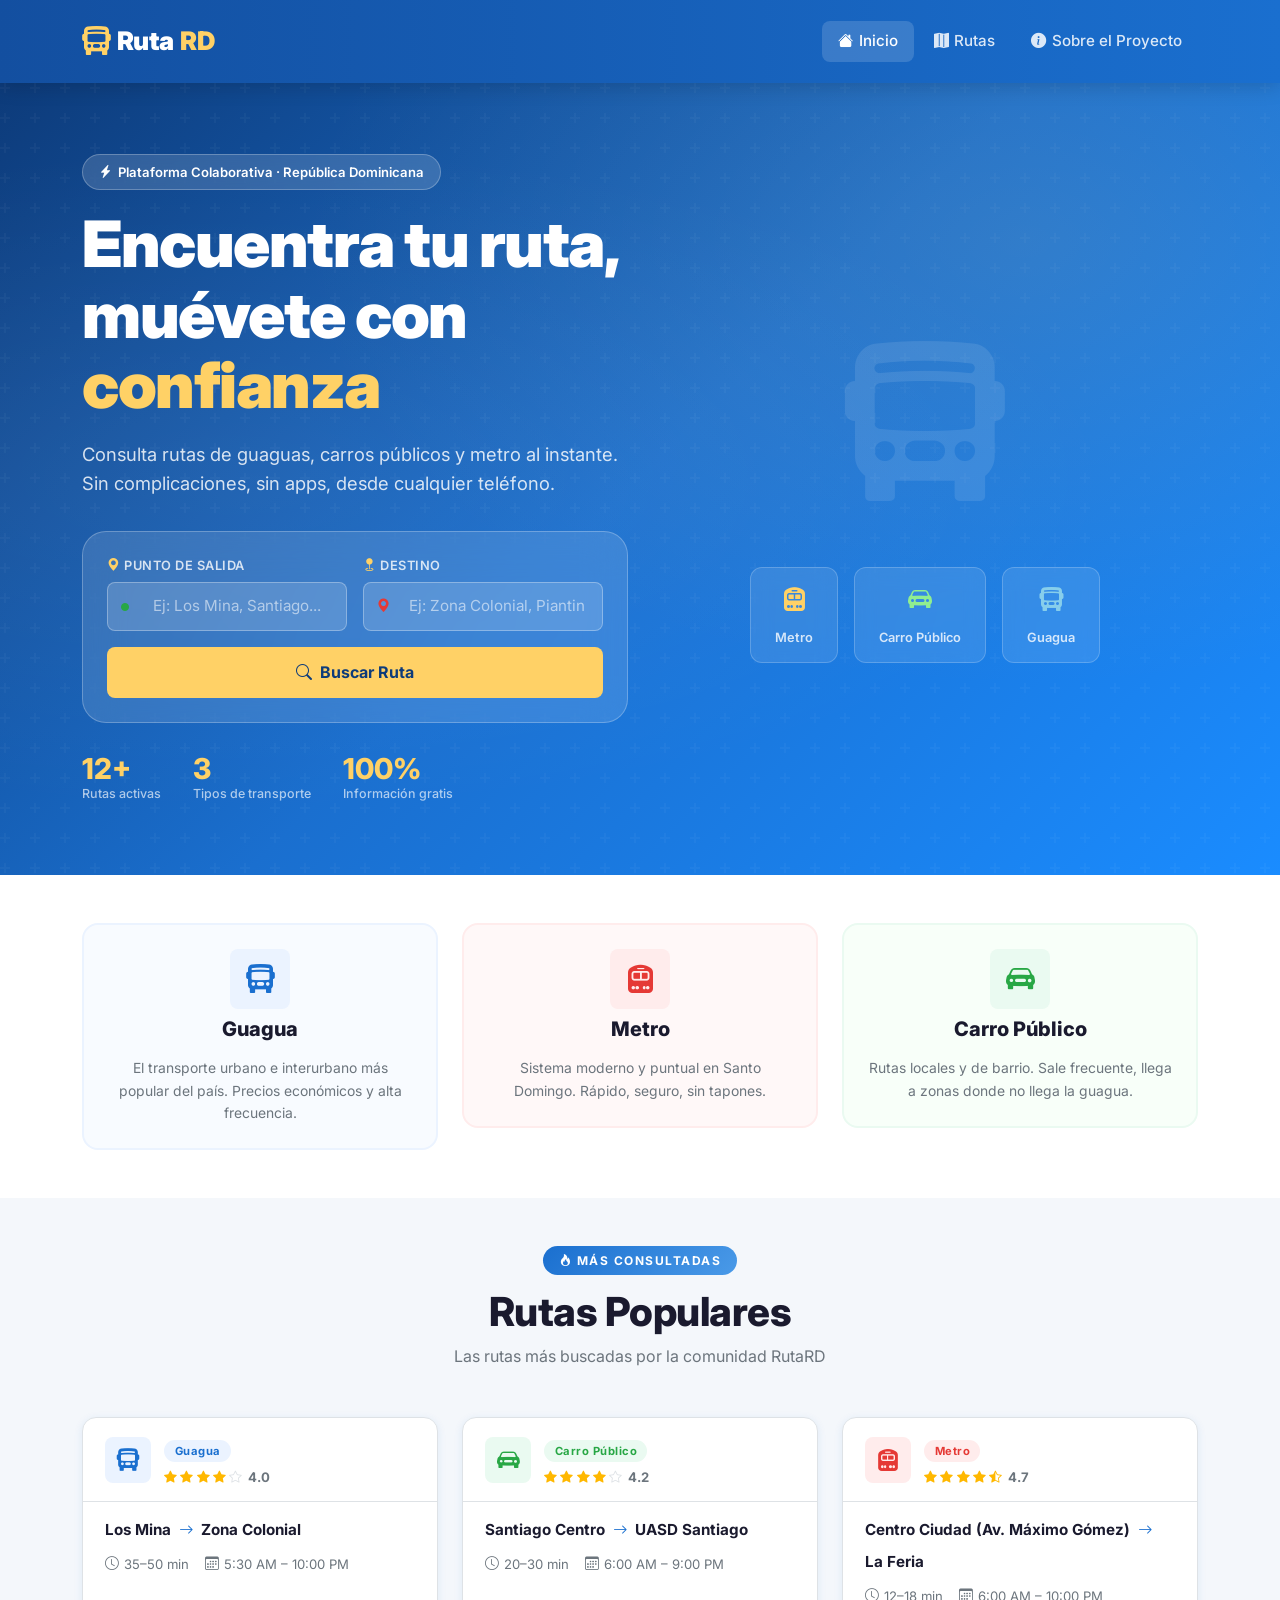
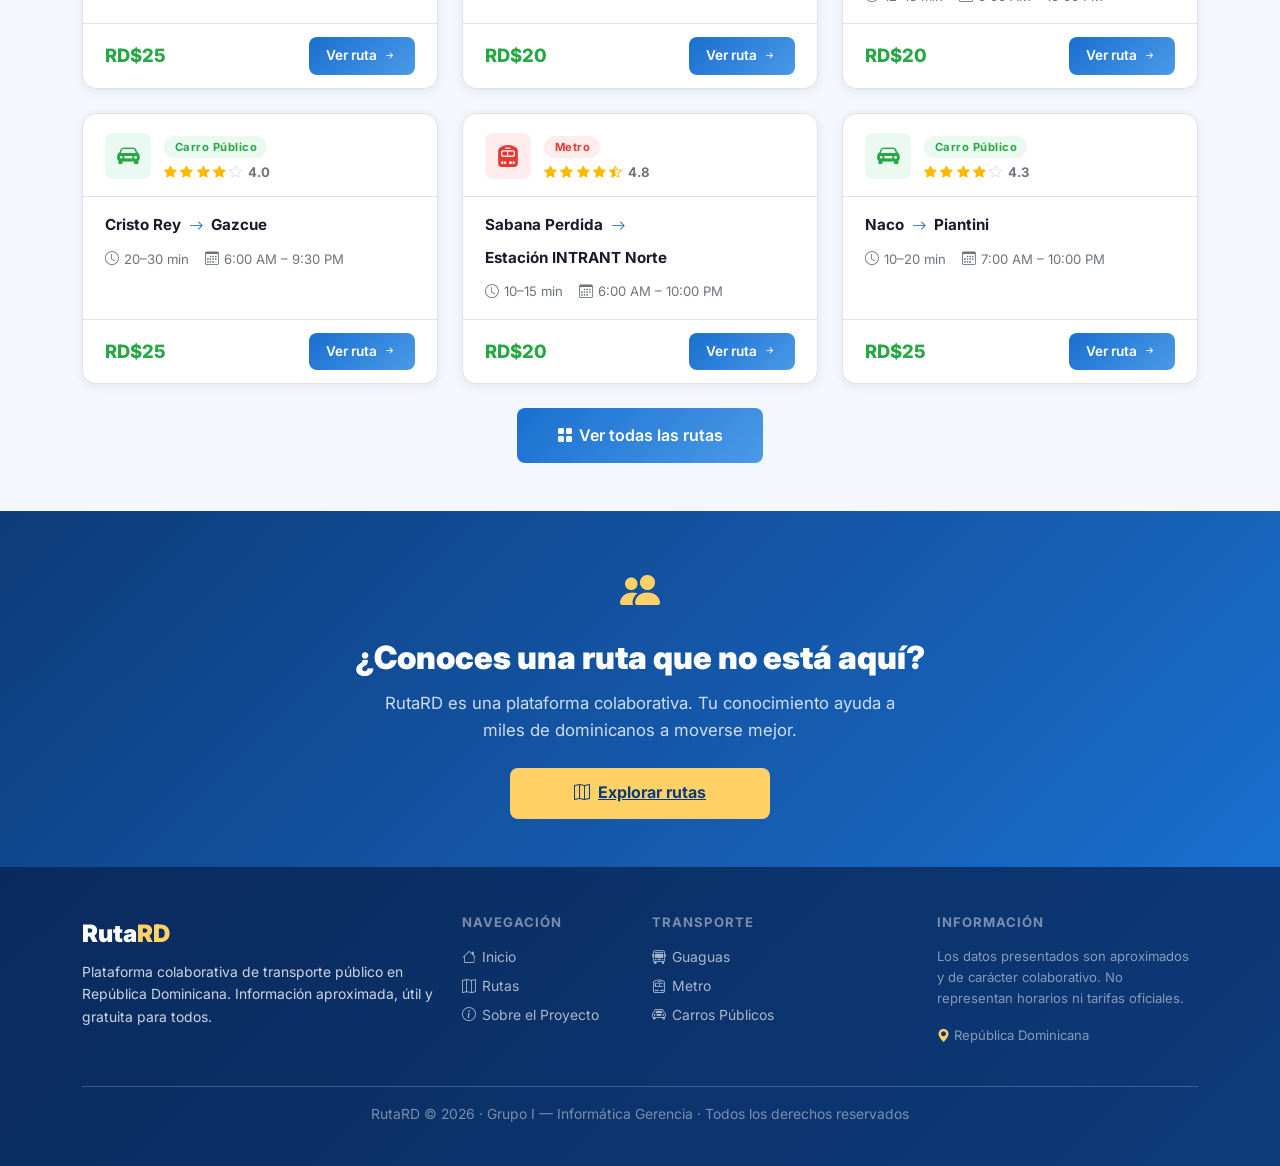
==== index.html @ bcee61e5 "feat: initial prototype RutaRD" ====
<!DOCTYPE html>
<html lang="es">
<head>
  <meta charset="UTF-8" />
  <meta name="viewport" content="width=device-width, initial-scale=1.0" />
  <title>RutaRD — Plataforma de Transporte Público en República Dominicana</title>
  <meta name="description" content="RutaRD es la plataforma colaborativa de transporte público en República Dominicana. Consulta rutas, precios, horarios y más." />

  <!-- Bootstrap local -->
  <link rel="stylesheet" href="libs/bootstrap/css/bootstrap.min.css" />
  <!-- Bootstrap Icons local -->
  <link rel="stylesheet" href="libs/bootstrap/css/bootstrap-icons.css" />
  <!-- Estilos propios -->
  <link rel="stylesheet" href="css/styles.css" />
</head>
<body>

<!-- ── Loader ─────────────────────────────────────────── -->
<div id="page-loader">
  <div class="loader-logo">Ruta<span>RD</span></div>
  <div class="loader-spinner"></div>
</div>

<!-- ── Navbar ─────────────────────────────────────────── -->
<nav class="navbar navbar-expand-lg" id="main-navbar">
  <div class="container">
    <a class="navbar-brand" href="index.html">
      <i class="bi bi-bus-front-fill brand-icon"></i>
      Ruta<span class="brand-accent">RD</span>
    </a>
    <button class="navbar-toggler" type="button" data-bs-toggle="collapse" data-bs-target="#navMenu" aria-controls="navMenu" aria-expanded="false" aria-label="Alternar menú">
      <span class="navbar-toggler-icon"></span>
    </button>
    <div class="collapse navbar-collapse" id="navMenu">
      <ul class="navbar-nav ms-auto gap-1">
        <li class="nav-item">
          <a class="nav-link active" href="index.html" id="nav-inicio">
            <i class="bi bi-house-fill"></i> Inicio
          </a>
        </li>
        <li class="nav-item">
          <a class="nav-link" href="rutas.html" id="nav-rutas">
            <i class="bi bi-map-fill"></i> Rutas
          </a>
        </li>
        <li class="nav-item">
          <a class="nav-link" href="sobre.html" id="nav-sobre">
            <i class="bi bi-info-circle-fill"></i> Sobre el Proyecto
          </a>
        </li>
      </ul>
    </div>
  </div>
</nav>

<!-- ── Hero ───────────────────────────────────────────── -->
<section class="hero" id="hero">
  <div class="container">
    <div class="row align-items-center g-4">
      <div class="col-lg-6 hero-content">
        <div class="hero-badge">
          <i class="bi bi-lightning-charge-fill"></i>
          Plataforma Colaborativa · República Dominicana
        </div>
        <h1>
          Encuentra tu ruta,<br>
          muévete con <span class="highlight">confianza</span>
        </h1>
        <p class="lead">
          Consulta rutas de guaguas, carros públicos y metro al instante.
          Sin complicaciones, sin apps, desde cualquier teléfono.
        </p>

        <!-- Formulario de búsqueda -->
        <form id="form-busqueda" class="hero-search-box" novalidate>
          <div class="row g-3">
            <div class="col-md-6">
              <label for="input-origen">
                <i class="bi bi-geo-alt-fill" style="color:#FFD166;"></i>
                Punto de salida
              </label>
              <div class="input-icon-wrap">
                <i class="bi bi-circle-fill" style="font-size:0.5rem;color:var(--secondary);"></i>
                <input
                  type="text"
                  class="form-control"
                  id="input-origen"
                  placeholder="Ej: Los Mina, Santiago..."
                  autocomplete="off"
                />
              </div>
            </div>
            <div class="col-md-6">
              <label for="input-destino">
                <i class="bi bi-geo-fill" style="color:#FFD166;"></i>
                Destino
              </label>
              <div class="input-icon-wrap">
                <i class="bi bi-geo-alt-fill" style="font-size:0.85rem;color:var(--metro);"></i>
                <input
                  type="text"
                  class="form-control"
                  id="input-destino"
                  placeholder="Ej: Zona Colonial, Piantini..."
                  autocomplete="off"
                />
              </div>
            </div>
          </div>
          <button type="submit" class="btn-search" id="btn-buscar-hero">
            <i class="bi bi-search"></i> Buscar Ruta
          </button>
        </form>

        <!-- Stats -->
        <div class="hero-stats">
          <div class="hero-stat">
            <span class="number" data-count="12" data-suffix="+">0+</span>
            <span class="label">Rutas activas</span>
          </div>
          <div class="hero-stat">
            <span class="number" data-count="3">0</span>
            <span class="label">Tipos de transporte</span>
          </div>
          <div class="hero-stat">
            <span class="number" data-count="100" data-suffix="%">0%</span>
            <span class="label">Información gratis</span>
          </div>
        </div>
      </div>

      <!-- Gráfico decorativo -->
      <div class="col-lg-6 d-none d-lg-flex">
        <div class="hero-graphic w-100" style="flex-direction:column;gap:1rem;">
          <i class="bi bi-bus-front-fill bus-icon"></i>
          <div class="d-flex justify-content-center gap-3">
            <div style="background:rgba(255,255,255,.1);border:1px solid rgba(255,255,255,.2);border-radius:12px;padding:.8rem 1.5rem;text-align:center;backdrop-filter:blur(10px);">
              <i class="bi bi-train-front-fill" style="font-size:1.5rem;color:#FFD166;display:block;margin-bottom:.3rem;"></i>
              <small style="color:rgba(255,255,255,.8);font-size:.8rem;font-weight:600;">Metro</small>
            </div>
            <div style="background:rgba(255,255,255,.1);border:1px solid rgba(255,255,255,.2);border-radius:12px;padding:.8rem 1.5rem;text-align:center;backdrop-filter:blur(10px);">
              <i class="bi bi-car-front-fill" style="font-size:1.5rem;color:#90EE90;display:block;margin-bottom:.3rem;"></i>
              <small style="color:rgba(255,255,255,.8);font-size:.8rem;font-weight:600;">Carro Público</small>
            </div>
            <div style="background:rgba(255,255,255,.1);border:1px solid rgba(255,255,255,.2);border-radius:12px;padding:.8rem 1.5rem;text-align:center;backdrop-filter:blur(10px);">
              <i class="bi bi-bus-front-fill" style="font-size:1.5rem;color:#87CEEB;display:block;margin-bottom:.3rem;"></i>
              <small style="color:rgba(255,255,255,.8);font-size:.8rem;font-weight:600;">Guagua</small>
            </div>
          </div>
        </div>
      </div>
    </div>
  </div>
</section>

<!-- ── Tipos de transporte ─────────────────────────────── -->
<section class="py-5 bg-white" id="tipos">
  <div class="container">
    <div class="row g-4 text-center">
      <div class="col-md-4 animate-fadeInUp animate-delay-1">
        <div class="d-flex flex-column align-items-center gap-2 p-4" style="border-radius:16px;border:2px solid #EBF3FF;background:#F8FBFF;transition:.3s;">
          <div class="transport-icon guagua" style="width:60px;height:60px;font-size:1.8rem;">
            <i class="bi bi-bus-front-fill"></i>
          </div>
          <h5 style="font-weight:800;color:#1A1A2E;">Guagua</h5>
          <p style="color:#6C757D;font-size:.87rem;margin:0;">
            El transporte urbano e interurbano más popular del país. Precios económicos y alta frecuencia.
          </p>
        </div>
      </div>
      <div class="col-md-4 animate-fadeInUp animate-delay-2">
        <div class="d-flex flex-column align-items-center gap-2 p-4" style="border-radius:16px;border:2px solid #FFECEC;background:#FFF8F8;transition:.3s;">
          <div class="transport-icon metro" style="width:60px;height:60px;font-size:1.8rem;">
            <i class="bi bi-train-front-fill"></i>
          </div>
          <h5 style="font-weight:800;color:#1A1A2E;">Metro</h5>
          <p style="color:#6C757D;font-size:.87rem;margin:0;">
            Sistema moderno y puntual en Santo Domingo. Rápido, seguro, sin tapones.
          </p>
        </div>
      </div>
      <div class="col-md-4 animate-fadeInUp animate-delay-3">
        <div class="d-flex flex-column align-items-center gap-2 p-4" style="border-radius:16px;border:2px solid #EAFAF1;background:#F8FFF9;transition:.3s;">
          <div class="transport-icon carro_publico" style="width:60px;height:60px;font-size:1.8rem;">
            <i class="bi bi-car-front-fill"></i>
          </div>
          <h5 style="font-weight:800;color:#1A1A2E;">Carro Público</h5>
          <p style="color:#6C757D;font-size:.87rem;margin:0;">
            Rutas locales y de barrio. Sale frecuente, llega a zonas donde no llega la guagua.
          </p>
        </div>
      </div>
    </div>
  </div>
</section>

<!-- ── Rutas Populares ─────────────────────────────────── -->
<section class="py-5" id="populares" style="background:var(--bg-light);">
  <div class="container">
    <div class="section-header">
      <div class="section-tag"><i class="bi bi-fire"></i> Más consultadas</div>
      <h2 class="section-title">Rutas Populares</h2>
      <p class="section-subtitle">Las rutas más buscadas por la comunidad RutaRD</p>
    </div>
    <div class="row g-4" id="popular-container">
      <!-- Cards generadas por JS -->
    </div>
    <div class="text-center mt-4">
      <a href="rutas.html" class="btn-ver" style="display:inline-flex;padding:.9rem 2.5rem;font-size:1rem;" id="btn-ver-todas">
        <i class="bi bi-grid-fill"></i> Ver todas las rutas
      </a>
    </div>
  </div>
</section>

<!-- ── CTA ─────────────────────────────────────────────── -->
<section class="py-5" style="background:linear-gradient(135deg,#0d3b7a 0%,var(--primary) 100%);">
  <div class="container text-center" style="color:#fff;">
    <i class="bi bi-people-fill" style="font-size:2.5rem;color:#FFD166;display:block;margin-bottom:1rem;"></i>
    <h2 style="font-size:2rem;font-weight:900;margin-bottom:.8rem;">¿Conoces una ruta que no está aquí?</h2>
    <p style="color:rgba(255,255,255,.8);font-size:1.05rem;max-width:520px;margin:0 auto 1.5rem;">
      RutaRD es una plataforma colaborativa. Tu conocimiento ayuda a miles de dominicanos a moverse mejor.
    </p>
    <a href="rutas.html" class="btn-search" style="max-width:260px;margin:0 auto;" id="btn-explorar-cta">
      <i class="bi bi-map"></i> Explorar rutas
    </a>
  </div>
</section>

<!-- ── Footer ─────────────────────────────────────────── -->
<footer class="footer">
  <div class="container">
    <div class="row g-4">
      <div class="col-lg-4">
        <div class="footer-brand">Ruta<span>RD</span></div>
        <p class="mt-2">
          Plataforma colaborativa de transporte público en República Dominicana. Información aproximada, útil y gratuita para todos.
        </p>
      </div>
      <div class="col-lg-2 col-6">
        <h6>Navegación</h6>
        <a href="index.html" class="footer-link" id="footer-inicio"><i class="bi bi-house"></i> Inicio</a>
        <a href="rutas.html" class="footer-link" id="footer-rutas"><i class="bi bi-map"></i> Rutas</a>
        <a href="sobre.html" class="footer-link" id="footer-sobre"><i class="bi bi-info-circle"></i> Sobre el Proyecto</a>
      </div>
      <div class="col-lg-3 col-6">
        <h6>Transporte</h6>
        <a href="rutas.html?tipo=guagua" class="footer-link"><i class="bi bi-bus-front"></i> Guaguas</a>
        <a href="rutas.html?tipo=metro" class="footer-link"><i class="bi bi-train-front"></i> Metro</a>
        <a href="rutas.html?tipo=carro_publico" class="footer-link"><i class="bi bi-car-front"></i> Carros Públicos</a>
      </div>
      <div class="col-lg-3">
        <h6>Información</h6>
        <p style="font-size:.82rem;color:rgba(255,255,255,.5);">
          Los datos presentados son aproximados y de carácter colaborativo. No representan horarios ni tarifas oficiales.
        </p>
        <p style="font-size:.82rem;color:rgba(255,255,255,.5);margin-top:.5rem;">
          <i class="bi bi-geo-alt-fill" style="color:#FFD166;"></i> República Dominicana
        </p>
      </div>
    </div>
    <hr class="footer-divider" />
    <p class="footer-bottom">RutaRD © 2026 · Grupo I — Informática Gerencia · Todos los derechos reservados</p>
  </div>
</footer>

<!-- ── Botón volver arriba ─────────────────────────────── -->
<button id="backToTop" title="Volver arriba" aria-label="Volver arriba">
  <i class="bi bi-arrow-up"></i>
</button>

<!-- Scripts -->
<script src="libs/bootstrap/js/bootstrap.bundle.min.js"></script>
<script src="js/data.js"></script>
<script src="js/app.js"></script>
</body>
</html>
---- css/styles.css ----
/* ============================================================
   styles.css — Estilos personalizados RutaRD
   RutaRD © 2026
   ============================================================ */

/* Google Fonts — Inter */
@import url('https://fonts.googleapis.com/css2?family=Inter:wght@300;400;500;600;700;800;900&display=swap');

/* ── Variables CSS ────────────────────────────────────────── */
:root {
  --primary:        #1A6FCF;
  --primary-dark:   #134FA0;
  --primary-light:  #4A9AE8;
  --secondary:      #28A745;
  --secondary-dark: #1e7e34;
  --accent:         #FF6B35;
  --metro:          #E53935;
  --guagua:         #1A6FCF;
  --carro:          #28A745;
  --bg-light:       #F4F7FB;
  --bg-white:       #FFFFFF;
  --text-dark:      #1A1A2E;
  --text-gray:      #6C757D;
  --text-light:     #ADB5BD;
  --border:         #DEE2E6;
  --shadow-sm:      0 2px 8px rgba(26,111,207,.10);
  --shadow-md:      0 6px 24px rgba(26,111,207,.15);
  --shadow-lg:      0 16px 48px rgba(26,111,207,.20);
  --radius:         14px;
  --radius-sm:      8px;
  --radius-lg:      24px;
  --transition:     0.3s cubic-bezier(.4,0,.2,1);
}

/* ── Reset & Base ─────────────────────────────────────────── */
*,
*::before,
*::after { box-sizing: border-box; margin: 0; padding: 0; }

html { scroll-behavior: smooth; }

body {
  font-family: 'Inter', system-ui, -apple-system, sans-serif;
  background: var(--bg-light);
  color: var(--text-dark);
  line-height: 1.6;
  overflow-x: hidden;
}

/* ── Loader ───────────────────────────────────────────────── */
#page-loader {
  position: fixed;
  inset: 0;
  background: linear-gradient(135deg, var(--primary-dark) 0%, var(--primary) 60%, var(--primary-light) 100%);
  display: flex;
  flex-direction: column;
  align-items: center;
  justify-content: center;
  z-index: 9999;
  transition: opacity 0.5s ease, visibility 0.5s ease;
}
#page-loader.hidden {
  opacity: 0;
  visibility: hidden;
}
.loader-logo {
  font-size: 2.5rem;
  font-weight: 900;
  color: #fff;
  letter-spacing: -1px;
  margin-bottom: 1.5rem;
}
.loader-logo span {
  color: #FFD166;
}
.loader-spinner {
  width: 48px;
  height: 48px;
  border: 4px solid rgba(255,255,255,.3);
  border-top-color: #fff;
  border-radius: 50%;
  animation: spin 0.8s linear infinite;
}
@keyframes spin { to { transform: rotate(360deg); } }

/* ── Navbar ───────────────────────────────────────────────── */
.navbar {
  background: linear-gradient(90deg, var(--primary-dark) 0%, var(--primary) 100%) !important;
  box-shadow: 0 2px 20px rgba(0,0,0,.18);
  padding: 0.85rem 0;
  position: sticky;
  top: 0;
  z-index: 1000;
}
.navbar-brand {
  font-size: 1.6rem;
  font-weight: 900;
  color: #fff !important;
  letter-spacing: -0.5px;
  display: flex;
  align-items: center;
  gap: 0.4rem;
}
.navbar-brand .brand-icon {
  font-size: 1.8rem;
  color: #FFD166;
}
.navbar-brand .brand-accent { color: #FFD166; }
.nav-link {
  color: rgba(255,255,255,.85) !important;
  font-weight: 500;
  font-size: 0.95rem;
  padding: 0.5rem 1rem !important;
  border-radius: var(--radius-sm);
  transition: var(--transition);
  display: flex;
  align-items: center;
  gap: 0.35rem;
}
.nav-link:hover,
.nav-link.active {
  color: #fff !important;
  background: rgba(255,255,255,.15);
}
.navbar-toggler {
  border: none;
  color: #fff;
}
.navbar-toggler-icon {
  background-image: url("data:image/svg+xml,%3csvg xmlns='http://www.w3.org/2000/svg' viewBox='0 0 30 30'%3e%3cpath stroke='rgba%28255,255,255,0.9%29' stroke-linecap='round' stroke-miterlimit='10' stroke-width='2' d='M4 7h22M4 15h22M4 23h22'/%3e%3c/svg%3e");
}

/* ── Hero ─────────────────────────────────────────────────── */
.hero {
  background: linear-gradient(135deg, #0d3b7a 0%, var(--primary) 50%, #1a8cff 100%);
  min-height: 88vh;
  display: flex;
  align-items: center;
  position: relative;
  overflow: hidden;
}
.hero::before {
  content: '';
  position: absolute;
  inset: 0;
  background:
    radial-gradient(ellipse at 20% 50%, rgba(255,255,255,.06) 0%, transparent 60%),
    radial-gradient(ellipse at 80% 20%, rgba(255,209,102,.10) 0%, transparent 50%),
    url("data:image/svg+xml,%3Csvg width='60' height='60' viewBox='0 0 60 60' xmlns='http://www.w3.org/2000/svg'%3E%3Cg fill='none' fill-rule='evenodd'%3E%3Cg fill='%23ffffff' fill-opacity='0.03'%3E%3Cpath d='M36 34v-4h-2v4h-4v2h4v4h2v-4h4v-2h-4zm0-30V0h-2v4h-4v2h4v4h2V6h4V4h-4zM6 34v-4H4v4H0v2h4v4h2v-4h4v-2H6zM6 4V0H4v4H0v2h4v4h2V6h4V4H6z'/%3E%3C/g%3E%3C/g%3E%3C/svg%3E");
}
.hero-content {
  position: relative;
  z-index: 1;
}
.hero-badge {
  display: inline-flex;
  align-items: center;
  gap: 0.4rem;
  background: rgba(255,255,255,.15);
  backdrop-filter: blur(10px);
  border: 1px solid rgba(255,255,255,.25);
  color: #fff;
  padding: 0.4rem 1rem;
  border-radius: 50px;
  font-size: 0.82rem;
  font-weight: 600;
  margin-bottom: 1.2rem;
  animation: fadeInDown 0.6s ease both;
}
.hero h1 {
  font-size: clamp(2.5rem, 6vw, 4rem);
  font-weight: 900;
  color: #fff;
  line-height: 1.1;
  letter-spacing: -1.5px;
  margin-bottom: 1.2rem;
  animation: fadeInDown 0.7s ease 0.1s both;
}
.hero h1 .highlight {
  color: #FFD166;
  display: inline-block;
  position: relative;
}
.hero p.lead {
  color: rgba(255,255,255,.82);
  font-size: 1.15rem;
  font-weight: 400;
  margin-bottom: 2rem;
  animation: fadeInDown 0.7s ease 0.2s both;
}
.hero-search-box {
  background: rgba(255,255,255,.12);
  backdrop-filter: blur(20px);
  border: 1px solid rgba(255,255,255,.25);
  border-radius: var(--radius-lg);
  padding: 1.5rem;
  animation: fadeInUp 0.7s ease 0.3s both;
  max-width: 580px;
}
.hero-search-box label {
  color: rgba(255,255,255,.8);
  font-size: 0.8rem;
  font-weight: 600;
  letter-spacing: 0.5px;
  text-transform: uppercase;
  margin-bottom: 0.4rem;
  display: block;
}
.hero-search-box .form-control {
  background: rgba(255,255,255,.15);
  border: 1px solid rgba(255,255,255,.3);
  color: #fff;
  border-radius: var(--radius-sm);
  padding: 0.75rem 1rem 0.75rem 2.8rem;
  font-size: 0.95rem;
  transition: var(--transition);
}
.hero-search-box .form-control::placeholder { color: rgba(255,255,255,.55); }
.hero-search-box .form-control:focus {
  background: rgba(255,255,255,.22);
  border-color: rgba(255,255,255,.6);
  box-shadow: 0 0 0 3px rgba(255,255,255,.15);
  color: #fff;
  outline: none;
}
.input-icon-wrap {
  position: relative;
}
.input-icon-wrap .bi {
  position: absolute;
  left: 0.9rem;
  top: 50%;
  transform: translateY(-50%);
  color: rgba(255,255,255,.7);
  font-size: 1rem;
  pointer-events: none;
}
.btn-search {
  background: #FFD166;
  color: #0d3b7a;
  font-weight: 700;
  font-size: 1rem;
  padding: 0.8rem 2rem;
  border-radius: var(--radius-sm);
  border: none;
  width: 100%;
  transition: var(--transition);
  display: flex;
  align-items: center;
  justify-content: center;
  gap: 0.5rem;
  margin-top: 1rem;
}
.btn-search:hover {
  background: #ffca3a;
  transform: translateY(-2px);
  box-shadow: 0 8px 24px rgba(255,209,102,.4);
}
.hero-stats {
  display: flex;
  gap: 2rem;
  margin-top: 2rem;
  animation: fadeInUp 0.7s ease 0.4s both;
}
.hero-stat {
  display: flex;
  flex-direction: column;
}
.hero-stat .number {
  font-size: 1.8rem;
  font-weight: 800;
  color: #FFD166;
  line-height: 1;
}
.hero-stat .label {
  font-size: 0.78rem;
  color: rgba(255,255,255,.65);
  font-weight: 500;
}
.hero-graphic {
  display: flex;
  align-items: center;
  justify-content: center;
  animation: float 4s ease-in-out infinite;
}
.hero-graphic .bus-icon {
  font-size: 10rem;
  color: rgba(255,255,255,.1);
  filter: drop-shadow(0 0 60px rgba(255,255,255,.06));
}

/* ── Secciones generales ──────────────────────────────────── */
.section-header {
  text-align: center;
  margin-bottom: 3rem;
}
.section-tag {
  display: inline-block;
  background: linear-gradient(135deg, var(--primary), var(--primary-light));
  color: #fff;
  font-size: 0.75rem;
  font-weight: 700;
  letter-spacing: 1.5px;
  text-transform: uppercase;
  padding: 0.3rem 1rem;
  border-radius: 50px;
  margin-bottom: 0.8rem;
}
.section-title {
  font-size: clamp(1.7rem, 4vw, 2.5rem);
  font-weight: 800;
  color: var(--text-dark);
  letter-spacing: -0.5px;
  line-height: 1.2;
}
.section-subtitle {
  color: var(--text-gray);
  font-size: 1rem;
  margin-top: 0.5rem;
}

/* ── Cards de rutas ───────────────────────────────────────── */
.ruta-card {
  background: var(--bg-white);
  border-radius: var(--radius);
  box-shadow: var(--shadow-sm);
  border: 1px solid var(--border);
  overflow: hidden;
  transition: var(--transition);
  height: 100%;
  display: flex;
  flex-direction: column;
  cursor: pointer;
}
.ruta-card:hover {
  transform: translateY(-6px);
  box-shadow: var(--shadow-md);
  border-color: var(--primary-light);
}
.ruta-card-header {
  padding: 1.2rem 1.4rem 0.8rem;
  border-bottom: 1px solid var(--border);
  display: flex;
  align-items: flex-start;
  gap: 0.8rem;
}
.transport-icon {
  width: 46px;
  height: 46px;
  border-radius: var(--radius-sm);
  display: flex;
  align-items: center;
  justify-content: center;
  font-size: 1.4rem;
  flex-shrink: 0;
}
.transport-icon.guagua   { background: #EBF3FF; color: var(--guagua); }
.transport-icon.metro    { background: #FFECEC; color: var(--metro); }
.transport-icon.carro_publico { background: #EAFAF1; color: var(--carro); }
.badge-tipo {
  font-size: 0.7rem;
  font-weight: 700;
  letter-spacing: 0.5px;
  padding: 0.25rem 0.65rem;
  border-radius: 50px;
}
.badge-guagua        { background: #EBF3FF; color: var(--guagua); }
.badge-metro         { background: #FFECEC; color: var(--metro); }
.badge-carro_publico { background: #EAFAF1; color: var(--carro); }
.ruta-card-body {
  padding: 1rem 1.4rem;
  flex: 1;
}
.ruta-route {
  display: flex;
  align-items: center;
  gap: 0.5rem;
  margin-bottom: 0.5rem;
  flex-wrap: wrap;
}
.ruta-route .origin {
  font-weight: 700;
  font-size: 0.95rem;
  color: var(--text-dark);
}
.ruta-route .arrow {
  color: var(--primary);
  font-size: 0.9rem;
}
.ruta-route .dest {
  font-weight: 700;
  font-size: 0.95rem;
  color: var(--text-dark);
}
.ruta-meta {
  display: flex;
  gap: 1rem;
  flex-wrap: wrap;
  margin-top: 0.7rem;
}
.ruta-meta-item {
  display: flex;
  align-items: center;
  gap: 0.3rem;
  font-size: 0.82rem;
  color: var(--text-gray);
}
.ruta-meta-item .bi { font-size: 0.85rem; }
.stars-inline {
  display: flex;
  align-items: center;
  gap: 0.2rem;
  font-size: 0.8rem;
}
.stars-inline .bi-star-fill  { color: #FFB800; }
.stars-inline .bi-star-half  { color: #FFB800; }
.stars-inline .bi-star        { color: #DEE2E6; }
.stars-inline .val {
  font-weight: 700;
  font-size: 0.82rem;
  color: var(--text-gray);
  margin-left: 0.2rem;
}
.ruta-card-footer {
  padding: 0.8rem 1.4rem;
  border-top: 1px solid var(--border);
  display: flex;
  align-items: center;
  justify-content: space-between;
}
.price-tag {
  font-size: 1.15rem;
  font-weight: 800;
  color: var(--secondary);
}
.btn-ver {
  background: linear-gradient(135deg, var(--primary), var(--primary-light));
  color: #fff;
  font-weight: 600;
  font-size: 0.85rem;
  padding: 0.5rem 1.1rem;
  border-radius: var(--radius-sm);
  border: none;
  transition: var(--transition);
  display: flex;
  align-items: center;
  gap: 0.35rem;
  text-decoration: none;
}
.btn-ver:hover {
  background: linear-gradient(135deg, var(--primary-dark), var(--primary));
  transform: translateY(-1px);
  box-shadow: 0 4px 12px rgba(26,111,207,.3);
  color: #fff;
}

/* ── Filtros ──────────────────────────────────────────────── */
.filter-bar {
  display: flex;
  flex-wrap: wrap;
  gap: 0.6rem;
  align-items: center;
}
.btn-filter {
  display: flex;
  align-items: center;
  gap: 0.4rem;
  padding: 0.5rem 1.1rem;
  border-radius: 50px;
  font-size: 0.85rem;
  font-weight: 600;
  border: 2px solid var(--border);
  background: #fff;
  color: var(--text-gray);
  transition: var(--transition);
  cursor: pointer;
}
.btn-filter:hover {
  border-color: var(--primary-light);
  color: var(--primary);
}
.btn-filter.active {
  background: var(--primary);
  border-color: var(--primary);
  color: #fff;
  box-shadow: 0 4px 12px rgba(26,111,207,.25);
}
.btn-filter.guagua.active   { background: var(--guagua); border-color: var(--guagua); }
.btn-filter.metro.active    { background: var(--metro);  border-color: var(--metro); }
.btn-filter.carro.active    { background: var(--carro);  border-color: var(--carro); }
.search-filter-input {
  border: 2px solid var(--border);
  border-radius: 50px;
  padding: 0.5rem 1.1rem 0.5rem 2.6rem;
  font-size: 0.9rem;
  transition: var(--transition);
  background: #fff;
  min-width: 220px;
}
.search-filter-input:focus {
  border-color: var(--primary);
  box-shadow: 0 0 0 3px rgba(26,111,207,.1);
  outline: none;
}
.search-filter-wrap {
  position: relative;
  flex: 1;
  min-width: 220px;
}
.search-filter-wrap .bi {
  position: absolute;
  left: 0.9rem;
  top: 50%;
  transform: translateY(-50%);
  color: var(--text-light);
}
.no-results {
  text-align: center;
  padding: 4rem 1rem;
  display: none;
}
.no-results .bi {
  font-size: 4rem;
  color: var(--text-light);
  display: block;
  margin-bottom: 1rem;
}
.no-results p { color: var(--text-gray); font-size: 1.1rem; }

/* ── Detalle de ruta ──────────────────────────────────────── */
.detalle-hero {
  background: linear-gradient(135deg, #0d3b7a 0%, var(--primary) 100%);
  padding: 3rem 0 2rem;
  color: #fff;
}
.detalle-tipo-badge {
  display: inline-flex;
  align-items: center;
  gap: 0.4rem;
  padding: 0.4rem 1rem;
  border-radius: 50px;
  font-weight: 700;
  font-size: 0.82rem;
  margin-bottom: 1rem;
}
.detalle-tipo-badge.guagua        { background: rgba(26,111,207,.25); border: 1px solid rgba(26,111,207,.5); }
.detalle-tipo-badge.metro         { background: rgba(229,57,53,.25);  border: 1px solid rgba(229,57,53,.5); }
.detalle-tipo-badge.carro_publico { background: rgba(40,167,69,.25);  border: 1px solid rgba(40,167,69,.5); }
.detalle-title {
  font-size: clamp(1.8rem, 4vw, 2.6rem);
  font-weight: 900;
  letter-spacing: -0.5px;
  margin-bottom: 0.5rem;
}
.info-card {
  background: #fff;
  border-radius: var(--radius);
  box-shadow: var(--shadow-sm);
  border: 1px solid var(--border);
  padding: 1.5rem;
  height: 100%;
}
.info-card h5 {
  font-weight: 800;
  font-size: 1rem;
  color: var(--text-dark);
  margin-bottom: 1.2rem;
  display: flex;
  align-items: center;
  gap: 0.5rem;
}
.info-card h5 .bi { color: var(--primary); font-size: 1.1rem; }
.info-item {
  display: flex;
  align-items: flex-start;
  gap: 0.75rem;
  padding: 0.75rem 0;
  border-bottom: 1px solid var(--border);
}
.info-item:last-child { border-bottom: none; }
.info-item .bi {
  font-size: 1.1rem;
  color: var(--primary);
  margin-top: 0.1rem;
  flex-shrink: 0;
}
.info-item .info-label {
  font-size: 0.78rem;
  font-weight: 600;
  color: var(--text-light);
  text-transform: uppercase;
  letter-spacing: 0.5px;
  margin-bottom: 0.1rem;
}
.info-item .info-value {
  font-weight: 600;
  font-size: 0.95rem;
  color: var(--text-dark);
}
.recorrido-step {
  display: flex;
  gap: 1rem;
  padding: 0.6rem 0;
  position: relative;
}
.recorrido-step:not(:last-child)::after {
  content: '';
  position: absolute;
  left: 10px;
  top: 28px;
  bottom: -8px;
  width: 2px;
  background: linear-gradient(to bottom, var(--primary-light), var(--border));
}
.step-dot {
  width: 22px;
  height: 22px;
  border-radius: 50%;
  background: var(--primary);
  display: flex;
  align-items: center;
  justify-content: center;
  flex-shrink: 0;
  margin-top: 0.1rem;
}
.step-dot .bi { font-size: 0.65rem; color: #fff; }
.recorrido-step:first-child .step-dot { background: var(--secondary); }
.recorrido-step:last-child  .step-dot { background: var(--metro); }
.step-text {
  font-size: 0.9rem;
  color: var(--text-dark);
  font-weight: 500;
  line-height: 1.4;
  padding-top: 0.1rem;
}

/* ── Comentarios ──────────────────────────────────────────── */
.comentario-card {
  background: #fff;
  border-radius: var(--radius);
  padding: 1.2rem 1.4rem;
  box-shadow: var(--shadow-sm);
  border: 1px solid var(--border);
  transition: var(--transition);
}
.comentario-card:hover { box-shadow: var(--shadow-md); transform: translateY(-2px);}
.comentario-header {
  display: flex;
  align-items: center;
  gap: 0.8rem;
  margin-bottom: 0.6rem;
}
.avatar {
  width: 40px;
  height: 40px;
  border-radius: 50%;
  background: linear-gradient(135deg, var(--primary), var(--primary-light));
  color: #fff;
  display: flex;
  align-items: center;
  justify-content: center;
  font-size: 1.2rem;
  flex-shrink: 0;
}
.comentario-nombre {
  font-weight: 700;
  font-size: 0.9rem;
  color: var(--text-dark);
}
.comentario-texto {
  color: var(--text-gray);
  font-size: 0.88rem;
  line-height: 1.55;
  font-style: italic;
}

/* ── Valoración ───────────────────────────────────────────── */
.rating-stars {
  display: flex;
  gap: 0.3rem;
  font-size: 1.8rem;
}
.rating-stars .star {
  cursor: pointer;
  color: #DEE2E6;
  transition: var(--transition);
}
.rating-stars .star:hover,
.rating-stars .star.active,
.rating-stars .star.hover { color: #FFB800; transform: scale(1.15); }
.rating-message {
  margin-top: 0.8rem;
  font-size: 0.9rem;
  color: var(--text-gray);
  min-height: 1.4rem;
}

/* ── Página Sobre el Proyecto ─────────────────────────────── */
.sobre-hero {
  background: linear-gradient(135deg, #0d3b7a 0%, var(--primary) 100%);
  padding: 4rem 0 3rem;
  color: #fff;
  text-align: center;
}
.sobre-hero h1 {
  font-size: clamp(2rem, 5vw, 3.2rem);
  font-weight: 900;
  letter-spacing: -1px;
  margin-bottom: 1rem;
}
.sobre-hero p {
  font-size: 1.15rem;
  color: rgba(255,255,255,.8);
  max-width: 600px;
  margin: 0 auto;
}
.feature-card {
  background: #fff;
  border-radius: var(--radius);
  padding: 2rem;
  box-shadow: var(--shadow-sm);
  border: 1px solid var(--border);
  text-align: center;
  transition: var(--transition);
}
.feature-card:hover {
  transform: translateY(-5px);
  box-shadow: var(--shadow-md);
}
.feature-icon {
  width: 60px;
  height: 60px;
  border-radius: var(--radius);
  display: flex;
  align-items: center;
  justify-content: center;
  font-size: 1.6rem;
  margin: 0 auto 1.2rem;
}
.feature-icon.blue  { background: #EBF3FF; color: var(--primary); }
.feature-icon.green { background: #EAFAF1; color: var(--secondary); }
.feature-icon.red   { background: #FFECEC; color: var(--metro); }
.feature-icon.gold  { background: #FFF8E1; color: #F57F17; }
.feature-card h5 {
  font-weight: 800;
  font-size: 1rem;
  margin-bottom: 0.5rem;
  color: var(--text-dark);
}
.feature-card p {
  font-size: 0.87rem;
  color: var(--text-gray);
  line-height: 1.55;
}

/* ── Footer ───────────────────────────────────────────────── */
.footer {
  background: linear-gradient(135deg, #0a2a5c 0%, #0d3b7a 100%);
  color: rgba(255,255,255,.8);
  padding: 3rem 0 1.5rem;
}
.footer-brand {
  font-size: 1.5rem;
  font-weight: 900;
  color: #fff;
}
.footer-brand span { color: #FFD166; }
.footer p { font-size: 0.87rem; line-height: 1.6; }
.footer-link {
  color: rgba(255,255,255,.65);
  text-decoration: none;
  font-size: 0.87rem;
  transition: var(--transition);
  display: flex;
  align-items: center;
  gap: 0.35rem;
  margin-bottom: 0.4rem;
}
.footer-link:hover { color: #FFD166; }
.footer-divider {
  border-color: rgba(255,255,255,.12);
  margin: 1.5rem 0 1rem;
}
.footer-bottom {
  font-size: 0.8rem;
  color: rgba(255,255,255,.45);
  text-align: center;
}
.footer h6 {
  font-weight: 700;
  font-size: 0.82rem;
  letter-spacing: 1px;
  text-transform: uppercase;
  color: rgba(255,255,255,.45);
  margin-bottom: 1rem;
}

/* ── Animaciones ──────────────────────────────────────────── */
@keyframes fadeInDown {
  from { opacity: 0; transform: translateY(-20px); }
  to   { opacity: 1; transform: translateY(0); }
}
@keyframes fadeInUp {
  from { opacity: 0; transform: translateY(20px); }
  to   { opacity: 1; transform: translateY(0); }
}
@keyframes fadeIn {
  from { opacity: 0; }
  to   { opacity: 1; }
}
@keyframes float {
  0%, 100% { transform: translateY(0); }
  50%       { transform: translateY(-16px); }
}
.animate-fadeInUp {
  animation: fadeInUp 0.6s ease both;
}
.animate-delay-1 { animation-delay: 0.1s; }
.animate-delay-2 { animation-delay: 0.2s; }
.animate-delay-3 { animation-delay: 0.3s; }
.animate-delay-4 { animation-delay: 0.4s; }
.animate-delay-5 { animation-delay: 0.5s; }
.animate-delay-6 { animation-delay: 0.6s; }

/* ── Breadcrumb ───────────────────────────────────────────── */
.breadcrumb-item a {
  color: rgba(255,255,255,.7);
  text-decoration: none;
}
.breadcrumb-item a:hover { color: #FFD166; }
.breadcrumb-item.active  { color: #fff; font-weight: 600; }
.breadcrumb-item + .breadcrumb-item::before { color: rgba(255,255,255,.4); }

/* ── Back to top ──────────────────────────────────────────── */
#backToTop {
  position: fixed;
  bottom: 1.8rem;
  right: 1.8rem;
  width: 46px;
  height: 46px;
  border-radius: 50%;
  background: linear-gradient(135deg, var(--primary), var(--primary-light));
  color: #fff;
  border: none;
  box-shadow: 0 4px 16px rgba(26,111,207,.35);
  display: none;
  align-items: center;
  justify-content: center;
  font-size: 1.2rem;
  cursor: pointer;
  z-index: 999;
  transition: var(--transition);
}
#backToTop:hover { transform: translateY(-3px); box-shadow: 0 8px 24px rgba(26,111,207,.4); }
#backToTop.visible { display: flex; animation: fadeIn 0.3s ease; }

/* ── Pulso en botón de reportes ───────────────────────────── */
.pulse { animation: pulse 2s infinite; }
@keyframes pulse {
  0%   { box-shadow: 0 0 0 0 rgba(255,107,53,.5); }
  70%  { box-shadow: 0 0 0 10px rgba(255,107,53,0); }
  100% { box-shadow: 0 0 0 0 rgba(255,107,53,0); }
}

/* ── Responsive ───────────────────────────────────────────── */
@media (max-width: 768px) {
  .hero { min-height: 100svh; padding: 2rem 0; }
  .hero-stats { gap: 1rem; }
  .hero-search-box { padding: 1rem; }
  .filter-bar { flex-direction: column; align-items: stretch; }
  .search-filter-input { width: 100%; min-width: unset; }
  .ruta-card-header { flex-wrap: wrap; }

  /* ── Detalle en móvil ─────────────────────── */
  .detalle-hero {
    padding: 1.5rem 0 1.5rem;
  }
  .detalle-title {
    font-size: 1.35rem;
    letter-spacing: -0.3px;
    line-height: 1.25;
    word-break: break-word;
  }
  .detalle-tipo-badge {
    font-size: 0.75rem;
    padding: 0.3rem 0.75rem;
    margin-bottom: 0.6rem;
  }

  /* Estrellas + volver: apilados en vez de fila */
  .detalle-hero .d-flex.align-items-center.gap-3.flex-wrap {
    flex-direction: column;
    align-items: flex-start !important;
    gap: 0.5rem !important;
  }

  /* Info card: padding más ajustado */
  .info-card {
    padding: 1.1rem 1rem;
    height: auto;
  }
  .info-card h5 {
    font-size: 0.92rem;
    margin-bottom: 0.8rem;
    flex-wrap: wrap;
    gap: 0.3rem;
  }

  /* Info items más compactos */
  .info-item {
    padding: 0.6rem 0;
    gap: 0.6rem;
  }
  .info-item .info-value {
    font-size: 0.88rem;
    word-break: break-word;
  }

  /* Recorrido: línea vertical ajustada */
  .recorrido-step {
    gap: 0.75rem;
    padding: 0.5rem 0;
  }
  .recorrido-step:not(:last-child)::after {
    left: 9px;
    top: 24px;
  }
  .step-dot {
    width: 20px;
    height: 20px;
    flex-shrink: 0;
  }
  .step-text {
    font-size: 0.83rem;
    line-height: 1.45;
  }

  /* Botones de reporte: columna completa en móvil muy pequeño */
  .btn-reporte {
    flex: 1 1 calc(50% - 0.5rem);
    justify-content: center;
    font-size: 0.78rem !important;
    padding: 0.45rem 0.5rem !important;
  }

  /* Valoración: estrellas más grandes para toque fácil */
  .rating-stars {
    font-size: 2.2rem;
    gap: 0.4rem;
  }

  /* Navegación inferior: full-width en móvil */
  .d-flex.justify-content-between.mt-4 {
    flex-direction: column;
  }
  .d-flex.justify-content-between.mt-4 a {
    width: 100%;
    justify-content: center;
    text-align: center;
  }

  /* Ruta-route en cards: texto más pequeño */
  .ruta-route .origin,
  .ruta-route .dest {
    font-size: 0.88rem;
  }
}

@media (max-width: 480px) {
  .section-title { font-size: 1.5rem; }
  .hero h1 { letter-spacing: -0.5px; }
  .ruta-meta { gap: 0.5rem; }

  /* Detalle hero extra pequeño */
  .detalle-title {
    font-size: 1.15rem;
  }
  .detalle-hero {
    padding: 1.2rem 0 1rem;
  }
  .info-card {
    padding: 0.9rem 0.85rem;
  }

  /* Botones de reporte: una columna */
  .btn-reporte {
    flex: 1 1 100%;
  }

  /* Breadcrumb compacto */
  .breadcrumb {
    font-size: 0.78rem;
  }
  .breadcrumb-item + .breadcrumb-item::before {
    padding: 0 0.25rem;
  }
}
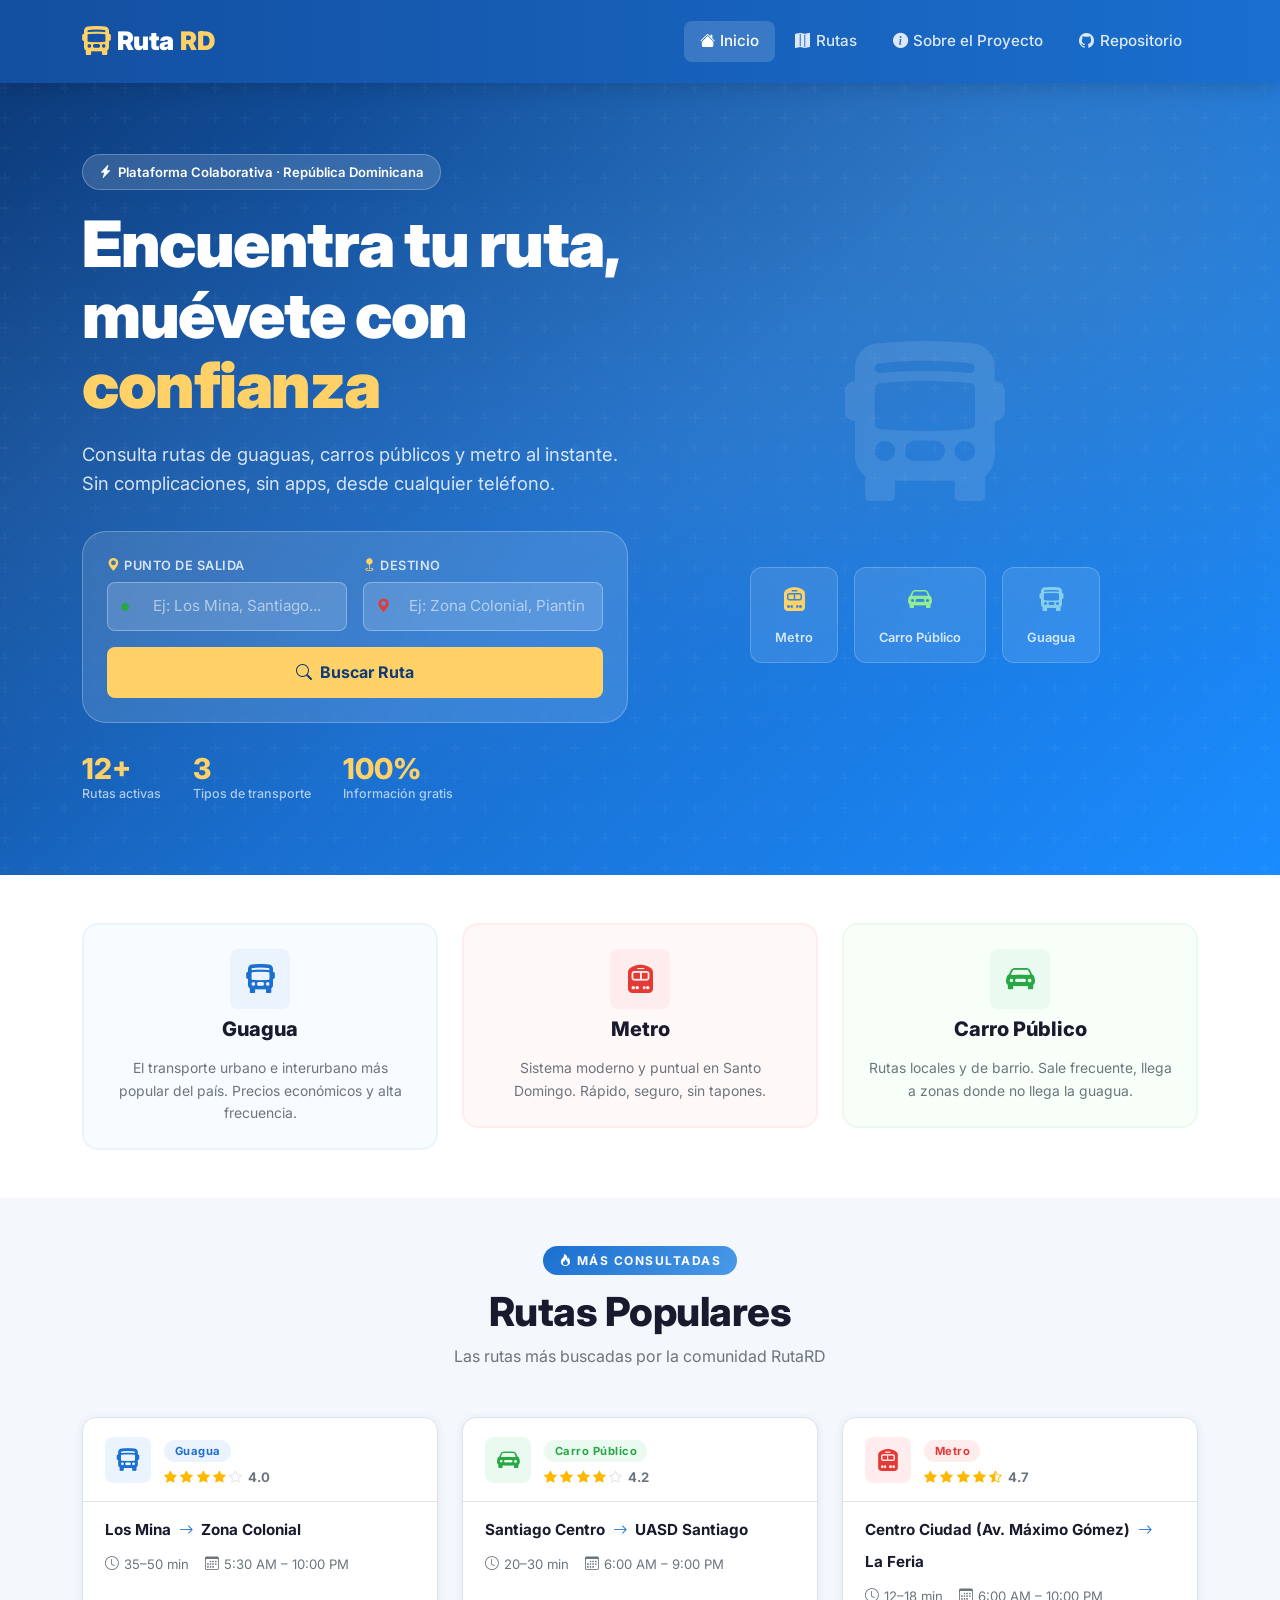
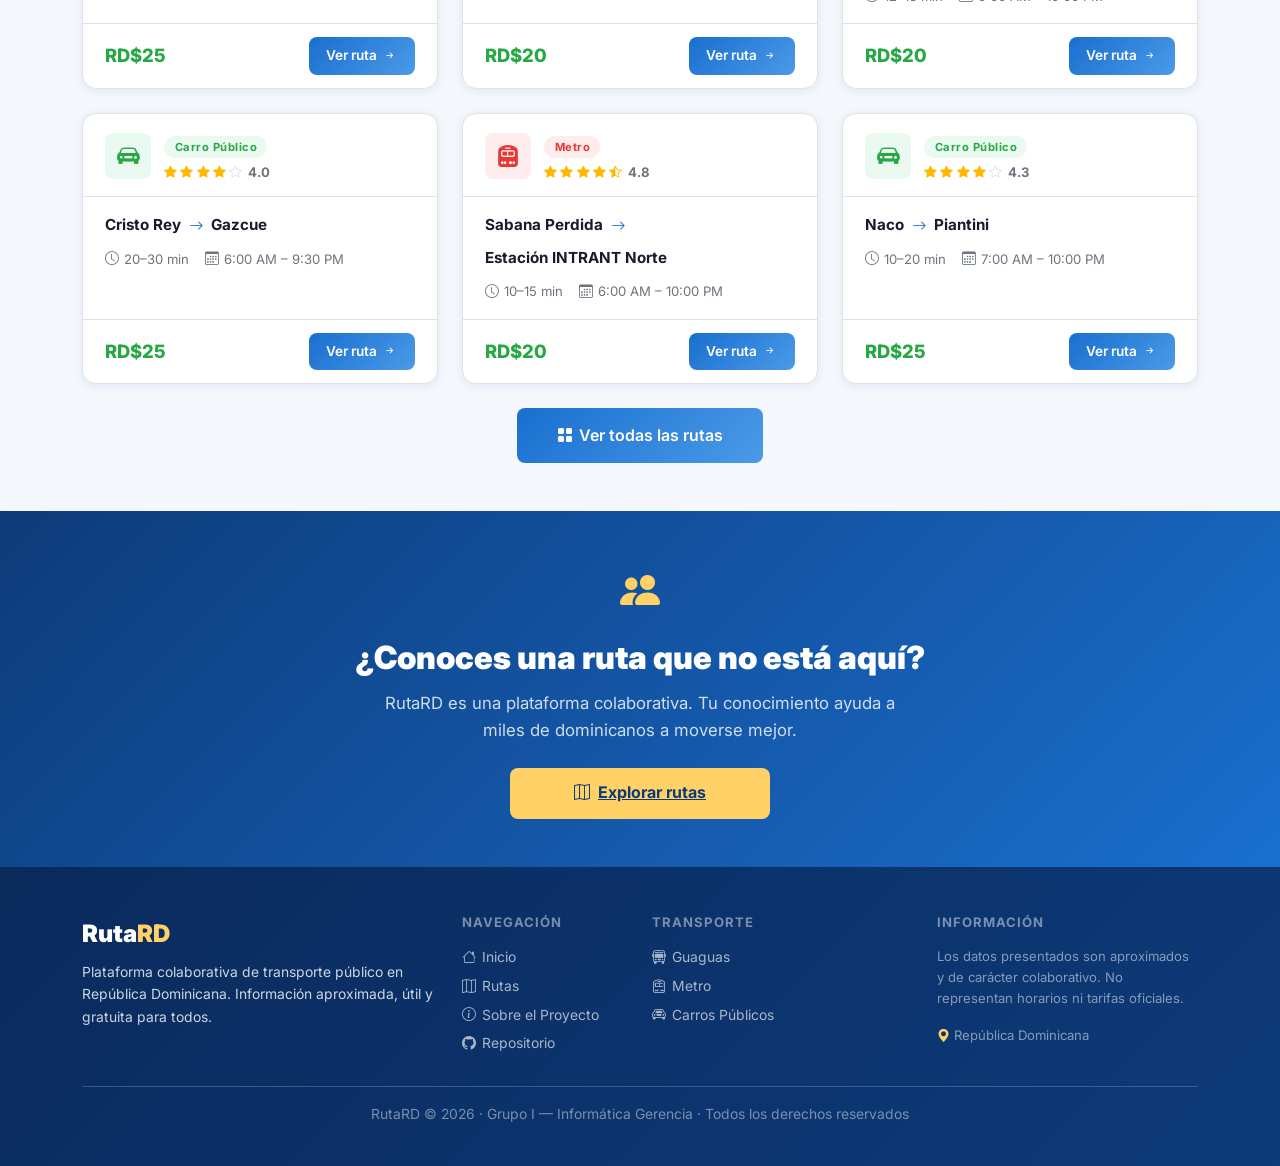
==== commit 01acf924: "actualización" ====
--- a/index.html
+++ b/index.html
@@ -3,6 +3,7 @@
 <head>
   <meta charset="UTF-8" />
   <meta name="viewport" content="width=device-width, initial-scale=1.0" />
+  <link rel="icon" type="image/png" href="ruta.png" />
   <title>RutaRD — Plataforma de Transporte Público en República Dominicana</title>
   <meta name="description" content="RutaRD es la plataforma colaborativa de transporte público en República Dominicana. Consulta rutas, precios, horarios y más." />
 
@@ -46,6 +47,11 @@
         <li class="nav-item">
           <a class="nav-link" href="sobre.html" id="nav-sobre">
             <i class="bi bi-info-circle-fill"></i> Sobre el Proyecto
+          </a>
+        </li>
+        <li class="nav-item">
+          <a class="nav-link" href="https://github.com/Alanedberg/ruta-rd" target="_blank" rel="noopener">
+            <i class="bi bi-github"></i> Repositorio
           </a>
         </li>
       </ul>
@@ -242,6 +248,7 @@
         <a href="index.html" class="footer-link" id="footer-inicio"><i class="bi bi-house"></i> Inicio</a>
         <a href="rutas.html" class="footer-link" id="footer-rutas"><i class="bi bi-map"></i> Rutas</a>
         <a href="sobre.html" class="footer-link" id="footer-sobre"><i class="bi bi-info-circle"></i> Sobre el Proyecto</a>
+        <a href="https://github.com/Alanedberg/ruta-rd" class="footer-link" target="_blank" rel="noopener"><i class="bi bi-github"></i> Repositorio</a>
       </div>
       <div class="col-lg-3 col-6">
         <h6>Transporte</h6>
--- a/css/styles.css
+++ b/css/styles.css
@@ -530,8 +530,11 @@
 /* ── Detalle de ruta ──────────────────────────────────────── */
 .detalle-hero {
   background: linear-gradient(135deg, #0d3b7a 0%, var(--primary) 100%);
-  padding: 3rem 0 2rem;
-  color: #fff;
+  padding: 4.5rem 0 3.5rem; /* Aumentado para PC */
+  color: #fff;
+}
+.container-detail {
+  max-width: 1100px; /* Limitado para que no se vea desproporcionado en pantallas ultra-wide */
 }
 .detalle-tipo-badge {
   display: inline-flex;
@@ -558,7 +561,8 @@
   box-shadow: var(--shadow-sm);
   border: 1px solid var(--border);
   padding: 1.5rem;
-  height: 100%;
+  height: auto; /* Corregido: auto por defecto para evitar estiramientos en detalle */
+  transition: var(--transition);
 }
 .info-card h5 {
   font-weight: 800;
